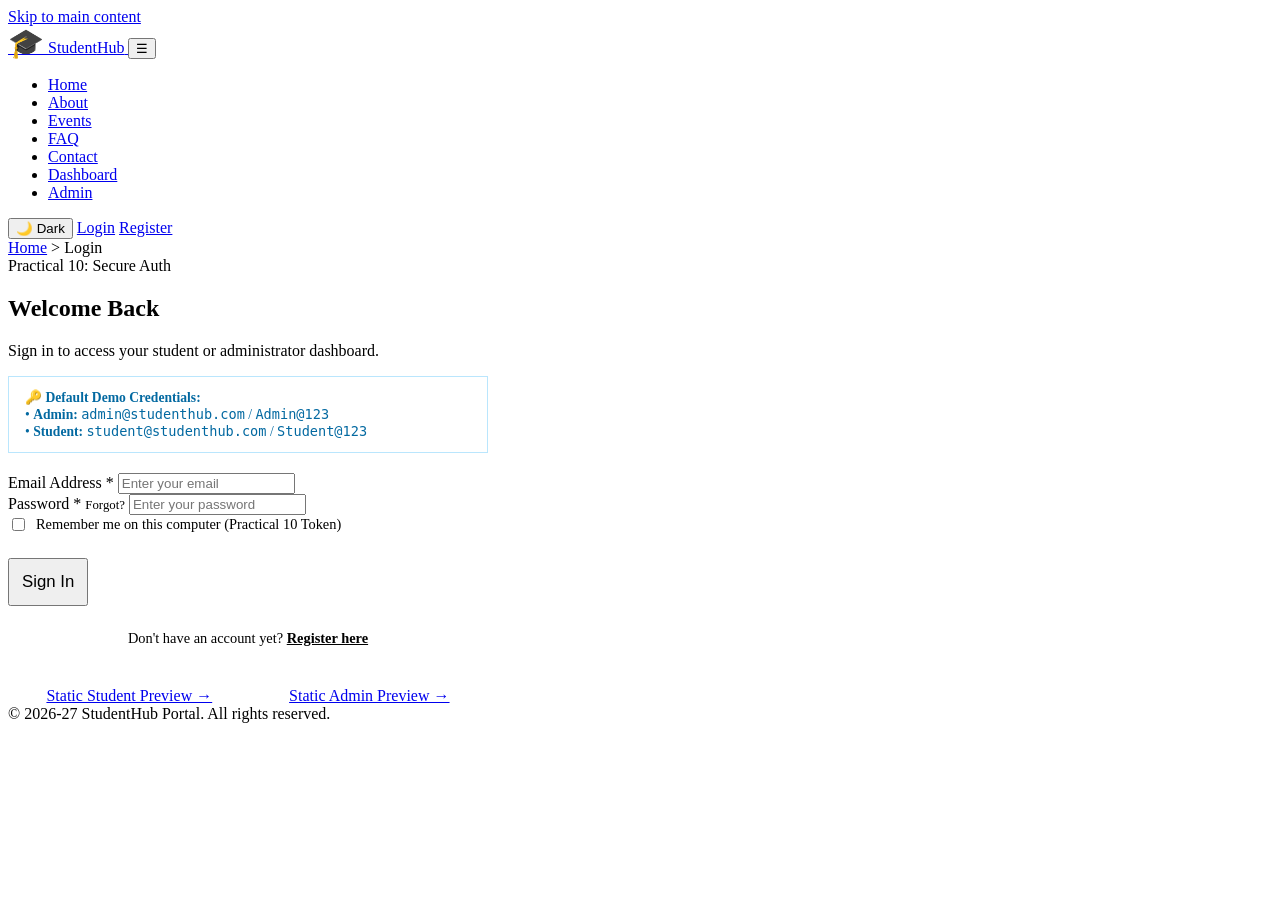
==== pages/login.html @ 36afd1c3 "Practical 2: Semantic HTML5 Pages with Accessibility-Ready Structure" ====
<!DOCTYPE html>
<html lang="en">
<head>
  <meta charset="UTF-8">
  <meta name="viewport" content="width=device-width, initial-scale=1.0">
  <meta name="description" content="Login to StudentHub Portal - Secure authentication with session management and RBAC.">
  <title>Portal Login - StudentHub Portal</title>
  <link rel="stylesheet" href="../css/style.css">
</head>
<body>
  <a href="#main-content" class="skip-link">Skip to main content</a>

  <!-- Header -->
  <header>
    <div class="header-container">
      <a href="index.html" class="brand-logo" aria-label="StudentHub Home">
        <span style="font-size: 1.8rem;">🎓</span>
        <span>Student<span class="brand-badge">Hub</span></span>
      </a>

      <button class="hamburger-btn" id="hamburger-btn" aria-label="Toggle navigation" aria-expanded="false">
        ☰
      </button>

      <nav id="main-nav" aria-label="Primary Navigation">
        <ul class="nav-links">
          <li><a href="index.html">Home</a></li>
          <li><a href="about.html">About</a></li>
          <li><a href="events.html">Events</a></li>
          <li><a href="faq.html">FAQ</a></li>
          <li><a href="contact.html">Contact</a></li>
          <li><a href="dashboard.html">Dashboard</a></li>
          <li><a href="admin.html">Admin</a></li>
        </ul>
      </nav>

      <div class="header-actions">
        <button class="theme-toggle-btn" id="theme-toggle-btn" aria-label="Toggle dark mode">🌙 Dark</button>
        <a href="login.html" class="btn btn-primary btn-sm active">Login</a>
        <a href="register.html" class="btn btn-outline btn-sm">Register</a>
      </div>
    </div>
  </header>

  <!-- Breadcrumbs -->
  <div class="breadcrumbs" aria-label="Breadcrumb">
    <a href="index.html">Home</a> &gt; <span>Login</span>
  </div>

  <!-- Main Content -->
  <main id="main-content">
    <div class="form-card" style="max-width: 480px;">
      <div class="form-header">
        <span class="badge badge-primary">Practical 10: Secure Auth</span>
        <h2>Welcome Back</h2>
        <p>Sign in to access your student or administrator dashboard.</p>
      </div>

      <!-- Demo Credentials Helper Callout -->
      <div style="background: var(--info-bg); border: 1px solid #bae6fd; border-radius: var(--radius-sm); padding: 12px 16px; margin-bottom: 20px; font-size: 0.85rem; color: #0369a1;">
        <strong>🔑 Default Demo Credentials:</strong><br>
        • <strong>Admin:</strong> <code>admin@studenthub.com</code> / <code>Admin@123</code><br>
        • <strong>Student:</strong> <code>student@studenthub.com</code> / <code>Student@123</code>
      </div>

      <!-- Login Form: submits via POST to PHP backend -->
      <form id="login-form" action="../php/login.php" method="POST">
        <div class="form-group">
          <label for="login-email" class="form-label">Email Address *</label>
          <input type="email" id="login-email" name="email" class="form-control" placeholder="Enter your email" required autocomplete="username">
        </div>

        <div class="form-group">
          <label for="login-password" class="form-label">
            <span>Password *</span>
            <a href="faq.html" style="color: var(--primary); font-size: 0.8rem; text-decoration: none;">Forgot?</a>
          </label>
          <input type="password" id="login-password" name="password" class="form-control" placeholder="Enter your password" required autocomplete="current-password">
        </div>

        <div class="form-group" style="margin-bottom: 24px;">
          <label style="display: flex; align-items: center; gap: 8px; cursor: pointer; font-size: 0.9rem;">
            <input type="checkbox" name="remember_me" id="remember-me" value="1">
            <span>Remember me on this computer (Practical 10 Token)</span>
          </label>
        </div>

        <button type="submit" class="btn btn-primary btn-block" style="padding: 12px; font-size: 1.05rem;">
          Sign In
        </button>
      </form>

      <div style="text-align: center; margin-top: 24px; font-size: 0.9rem; color: var(--text-muted);">
        Don't have an account yet? <a href="register.html" style="color: var(--primary); font-weight: 600;">Register here</a>
      </div>

      <div style="margin-top: 24px; padding-top: 16px; border-top: 1px solid var(--border-color); display: flex; justify-content: space-around;">
        <a href="dashboard.html" class="btn btn-outline btn-sm">Static Student Preview &rarr;</a>
        <a href="admin.html" class="btn btn-secondary btn-sm">Static Admin Preview &rarr;</a>
      </div>
    </div>
  </main>

  <!-- Footer -->
  <footer>
    <div class="footer-bottom">
      &copy; 2026-27 StudentHub Portal. All rights reserved.
    </div>
  </footer>

  <script src="../js/main.js"></script>
</body>
</html>
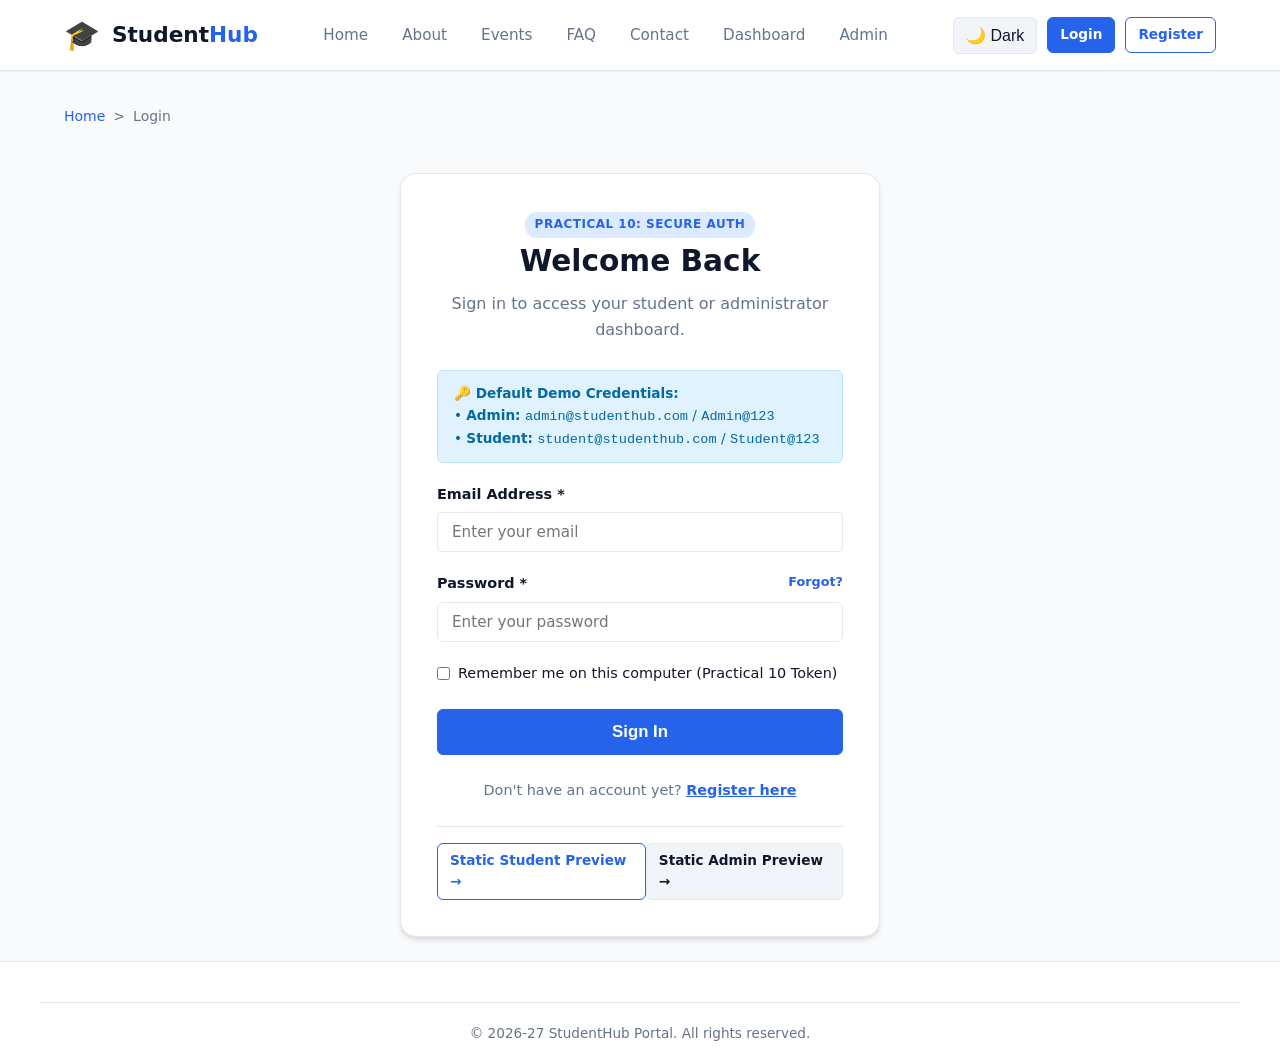
==== commit bc64b7c9: "Practical 10: Secure Login/Logout with Sessions, Role-Based Access, Timeout, and Remember-Me Token" ====
--- a/pages/login.html
+++ b/pages/login.html
@@ -73,7 +73,7 @@
         <div class="form-group">
           <label for="login-password" class="form-label">
             <span>Password *</span>
-            <a href="faq.html" style="color: var(--primary); font-size: 0.8rem; text-decoration: none;">Forgot?</a>
+            <a href="forgot_password.html" style="color: var(--primary); font-size: 0.8rem; text-decoration: none;">Forgot?</a>
           </label>
           <input type="password" id="login-password" name="password" class="form-control" placeholder="Enter your password" required autocomplete="current-password">
         </div>
--- a/css/style.css
+++ b/css/style.css
@@ -0,0 +1,1121 @@
+/* ==========================================================================
+   StudentHub Portal - Core Design System & Stylesheet
+   Covers Practicals 1, 2, 3, 4, 5, 6, 11, 12, 13, 14
+   ========================================================================== */
+
+/* 1. CSS Custom Properties / Color Palette & Tokens */
+:root {
+  --primary: #2563eb;
+  --primary-hover: #1d4ed8;
+  --primary-dark: #1e40af;
+  --primary-light: #dbeafe;
+  --secondary: #0f172a;
+  --accent: #f59e0b;
+  --accent-hover: #d97706;
+  
+  --bg-main: #f8fafc;
+  --bg-card: #ffffff;
+  --bg-nav: #ffffff;
+  --bg-subtle: #f1f5f9;
+  --border-color: #e2e8f0;
+  
+  --text-main: #0f172a;
+  --text-muted: #64748b;
+  --text-inverse: #ffffff;
+  
+  --success: #10b981;
+  --success-bg: #d1fae5;
+  --danger: #ef4444;
+  --danger-bg: #fee2e2;
+  --warning: #f59e0b;
+  --warning-bg: #fef3c7;
+  --info: #0ea5e9;
+  --info-bg: #e0f2fe;
+  
+  --shadow-sm: 0 1px 2px 0 rgb(0 0 0 / 0.05);
+  --shadow-md: 0 4px 6px -1px rgb(0 0 0 / 0.1), 0 2px 4px -2px rgb(0 0 0 / 0.1);
+  --shadow-lg: 0 10px 15px -3px rgb(0 0 0 / 0.1), 0 4px 6px -4px rgb(0 0 0 / 0.1);
+  --radius-sm: 6px;
+  --radius-md: 10px;
+  --radius-lg: 16px;
+  --transition: all 0.25s ease-in-out;
+  --font-family: system-ui, -apple-system, BlinkMacSystemFont, 'Segoe UI', Roboto, Oxygen, Ubuntu, Cantarell, sans-serif;
+}
+
+/* Dark Mode Tokens (Practical 4: Theme switcher with localStorage) */
+[data-theme="dark"] {
+  --bg-main: #0b1120;
+  --bg-card: #1e293b;
+  --bg-nav: #0f172a;
+  --bg-subtle: #1e293b;
+  --border-color: #334155;
+  --text-main: #f8fafc;
+  --text-muted: #94a3b8;
+  --primary-light: #1e3a8a;
+  --shadow-sm: 0 1px 2px 0 rgb(0 0 0 / 0.4);
+  --shadow-md: 0 4px 6px -1px rgb(0 0 0 / 0.4);
+  --shadow-lg: 0 10px 15px -3px rgb(0 0 0 / 0.5);
+}
+
+/* 2. Global Resets & Base Styles */
+* {
+  margin: 0;
+  padding: 0;
+  box-sizing: border-box;
+}
+
+html {
+  scroll-behavior: smooth;
+  font-size: 16px;
+}
+
+body {
+  font-family: var(--font-family);
+  background-color: var(--bg-main);
+  color: var(--text-main);
+  line-height: 1.6;
+  min-height: 100vh;
+  display: flex;
+  flex-direction: column;
+  transition: background-color 0.3s ease, color 0.3s ease;
+}
+
+/* Accessibility: Skip-to-content Link (Practical 2, 3) */
+.skip-link {
+  position: absolute;
+  top: -60px;
+  left: 20px;
+  background: var(--primary);
+  color: var(--text-inverse);
+  padding: 10px 18px;
+  border-radius: var(--radius-sm);
+  z-index: 9999;
+  font-weight: 600;
+  text-decoration: none;
+  transition: top 0.2s ease;
+}
+.skip-link:focus {
+  top: 15px;
+}
+
+/* 3. Header & Navigation (Flexbox, Responsive) */
+header {
+  background-color: var(--bg-nav);
+  border-bottom: 1px solid var(--border-color);
+  position: sticky;
+  top: 0;
+  z-index: 1000;
+  box-shadow: var(--shadow-sm);
+  transition: var(--transition);
+}
+
+.header-container {
+  max-width: 1200px;
+  margin: 0 auto;
+  padding: 12px 24px;
+  display: flex;
+  align-items: center;
+  justify-content: space-between;
+  gap: 20px;
+}
+
+.brand-logo {
+  display: flex;
+  align-items: center;
+  gap: 12px;
+  text-decoration: none;
+  color: var(--text-main);
+  font-weight: 700;
+  font-size: 1.35rem;
+}
+
+.brand-logo img {
+  height: 42px;
+  width: auto;
+  border-radius: 8px;
+  object-fit: contain;
+}
+
+.brand-logo .brand-badge {
+  color: var(--primary);
+  font-weight: 800;
+}
+
+/* Nav links list */
+nav {
+  display: flex;
+  align-items: center;
+  gap: 16px;
+}
+
+.nav-links {
+  display: flex;
+  align-items: center;
+  list-style: none;
+  gap: 6px;
+}
+
+.nav-links a {
+  text-decoration: none;
+  color: var(--text-muted);
+  font-weight: 500;
+  font-size: 0.95rem;
+  padding: 8px 14px;
+  border-radius: var(--radius-sm);
+  transition: var(--transition);
+  display: inline-flex;
+  align-items: center;
+  gap: 6px;
+}
+
+.nav-links a:hover,
+.nav-links a.active {
+  color: var(--primary);
+  background-color: var(--primary-light);
+}
+
+.header-actions {
+  display: flex;
+  align-items: center;
+  gap: 10px;
+}
+
+/* Theme Toggle Button */
+.theme-toggle-btn {
+  background: var(--bg-subtle);
+  border: 1px solid var(--border-color);
+  color: var(--text-main);
+  padding: 8px 12px;
+  border-radius: var(--radius-sm);
+  cursor: pointer;
+  font-size: 1rem;
+  display: inline-flex;
+  align-items: center;
+  justify-content: center;
+  transition: var(--transition);
+}
+.theme-toggle-btn:hover {
+  background: var(--border-color);
+}
+
+/* Mobile Hamburger Menu Toggle */
+.hamburger-btn {
+  display: none;
+  background: none;
+  border: none;
+  font-size: 1.5rem;
+  color: var(--text-main);
+  cursor: pointer;
+  padding: 6px;
+}
+
+/* 4. Breadcrumbs (Practical 2, 3) */
+.breadcrumbs {
+  max-width: 1200px;
+  width: 100%;
+  margin: 24px auto 12px auto;
+  padding: 10px 24px;
+  display: flex;
+  align-items: center;
+  gap: 8px;
+  font-size: 0.875rem;
+  color: var(--text-muted);
+  position: relative;
+  z-index: 10;
+}
+.breadcrumbs a {
+  color: var(--primary);
+  text-decoration: none;
+  font-weight: 500;
+  transition: var(--transition);
+}
+.breadcrumbs a:hover {
+  text-decoration: underline;
+}
+.breadcrumbs span {
+  color: var(--text-muted);
+}
+
+/* 5. Main Content Wrapper */
+main {
+  flex: 1;
+  max-width: 1200px;
+  width: 100%;
+  margin: 0 auto;
+  padding: 24px;
+}
+
+/* 6. Hero Section (Practical 2, 3) */
+.hero-section {
+  display: flex;
+  align-items: center;
+  justify-content: space-between;
+  gap: 40px;
+  background: linear-gradient(135deg, #eff6ff 0%, #dbeafe 100%);
+  padding: 50px 40px;
+  border-radius: var(--radius-lg);
+  margin-bottom: 40px;
+  border: 1px solid #bfdbfe;
+  position: relative;
+  overflow: hidden;
+}
+
+[data-theme="dark"] .hero-section {
+  background: linear-gradient(135deg, #1e293b 0%, #0f172a 100%);
+  border-color: #334155;
+}
+
+.hero-content {
+  flex: 1;
+}
+
+.hero-tag {
+  display: inline-block;
+  background-color: var(--primary);
+  color: var(--text-inverse);
+  padding: 4px 12px;
+  border-radius: 20px;
+  font-size: 0.8rem;
+  font-weight: 700;
+  text-transform: uppercase;
+  letter-spacing: 0.5px;
+  margin-bottom: 14px;
+}
+
+.hero-content h1 {
+  font-size: 2.6rem;
+  line-height: 1.2;
+  font-weight: 800;
+  color: var(--secondary);
+  margin-bottom: 16px;
+}
+
+[data-theme="dark"] .hero-content h1 {
+  color: #f8fafc;
+}
+
+.hero-content p {
+  font-size: 1.1rem;
+  color: var(--text-muted);
+  margin-bottom: 24px;
+  max-width: 540px;
+}
+
+.hero-cta {
+  display: flex;
+  gap: 14px;
+  flex-wrap: wrap;
+}
+
+.hero-image {
+  flex: 0 0 340px;
+  text-align: center;
+}
+
+.hero-image img {
+  width: 100%;
+  max-width: 320px;
+  height: auto;
+  border-radius: var(--radius-md);
+  box-shadow: var(--shadow-lg);
+}
+
+/* 7. Buttons Design System */
+.btn {
+  display: inline-flex;
+  align-items: center;
+  justify-content: center;
+  gap: 8px;
+  padding: 10px 22px;
+  font-size: 0.95rem;
+  font-weight: 600;
+  border-radius: var(--radius-sm);
+  text-decoration: none;
+  border: 1px solid transparent;
+  cursor: pointer;
+  transition: var(--transition);
+}
+
+.btn-primary {
+  background-color: var(--primary);
+  color: var(--text-inverse);
+  border-color: var(--primary);
+}
+.btn-primary:hover {
+  background-color: var(--primary-hover);
+  box-shadow: var(--shadow-md);
+}
+
+.btn-outline {
+  background-color: transparent;
+  color: var(--primary);
+  border-color: var(--primary);
+}
+.btn-outline:hover {
+  background-color: var(--primary);
+  color: var(--text-inverse);
+}
+
+.btn-secondary {
+  background-color: var(--bg-subtle);
+  color: var(--text-main);
+  border-color: var(--border-color);
+}
+.btn-secondary:hover {
+  background-color: var(--border-color);
+}
+
+.btn-danger {
+  background-color: var(--danger);
+  color: var(--text-inverse);
+  border-color: var(--danger);
+}
+.btn-danger:hover {
+  background-color: #dc2626;
+}
+
+.btn-sm {
+  padding: 6px 12px;
+  font-size: 0.85rem;
+}
+
+.btn-block {
+  width: 100%;
+}
+
+/* 8. Feature / Services Grid (CSS Grid, Practical 3) */
+.section-title {
+  text-align: center;
+  margin-bottom: 30px;
+}
+.section-title h2 {
+  font-size: 2rem;
+  font-weight: 700;
+  color: var(--secondary);
+}
+[data-theme="dark"] .section-title h2 {
+  color: #f8fafc;
+}
+.section-title p {
+  color: var(--text-muted);
+  font-size: 1rem;
+}
+
+.cards-grid {
+  display: grid;
+  grid-template-columns: repeat(auto-fit, minmax(280px, 1fr));
+  gap: 24px;
+  margin-bottom: 40px;
+}
+
+.card {
+  background: var(--bg-card);
+  border: 1px solid var(--border-color);
+  border-radius: var(--radius-md);
+  padding: 24px;
+  box-shadow: var(--shadow-sm);
+  transition: var(--transition);
+  display: flex;
+  flex-direction: column;
+}
+
+.card:hover {
+  transform: translateY(-4px);
+  box-shadow: var(--shadow-lg);
+  border-color: var(--primary);
+}
+
+.card-icon {
+  font-size: 2rem;
+  color: var(--primary);
+  margin-bottom: 14px;
+}
+
+.card h3 {
+  font-size: 1.25rem;
+  font-weight: 700;
+  margin-bottom: 10px;
+  color: var(--text-main);
+}
+
+.card p {
+  color: var(--text-muted);
+  font-size: 0.95rem;
+  margin-bottom: 16px;
+  flex: 1;
+}
+
+/* 9. Interactive Slider / Carousel (Practical 4) */
+.slider-container {
+  position: relative;
+  overflow: hidden;
+  border-radius: var(--radius-lg);
+  background: var(--bg-card);
+  border: 1px solid var(--border-color);
+  margin-bottom: 40px;
+  box-shadow: var(--shadow-md);
+}
+
+.slider-track {
+  display: flex;
+  transition: transform 0.4s ease-in-out;
+}
+
+.slide {
+  min-width: 100%;
+  padding: 40px 50px;
+  display: flex;
+  align-items: center;
+  justify-content: space-between;
+  gap: 30px;
+  background: linear-gradient(135deg, rgba(37,99,235,0.06) 0%, rgba(37,99,235,0.01) 100%);
+}
+
+.slide-content h3 {
+  font-size: 1.8rem;
+  font-weight: 700;
+  margin-bottom: 10px;
+  color: var(--primary);
+}
+
+.slide-content p {
+  font-size: 1.05rem;
+  color: var(--text-muted);
+  margin-bottom: 18px;
+  max-width: 600px;
+}
+
+.slider-btn {
+  position: absolute;
+  top: 50%;
+  transform: translateY(-50%);
+  background: var(--bg-card);
+  border: 1px solid var(--border-color);
+  color: var(--text-main);
+  width: 44px;
+  height: 44px;
+  border-radius: 50%;
+  cursor: pointer;
+  display: flex;
+  align-items: center;
+  justify-content: center;
+  font-size: 1.2rem;
+  box-shadow: var(--shadow-md);
+  transition: var(--transition);
+  z-index: 10;
+}
+.slider-btn:hover {
+  background: var(--primary);
+  color: var(--text-inverse);
+}
+.slider-prev { left: 16px; }
+.slider-next { right: 16px; }
+
+.slider-dots {
+  position: absolute;
+  bottom: 14px;
+  left: 50%;
+  transform: translateX(-50%);
+  display: flex;
+  gap: 8px;
+}
+.dot {
+  width: 10px;
+  height: 10px;
+  border-radius: 50%;
+  background: var(--border-color);
+  cursor: pointer;
+  transition: var(--transition);
+}
+.dot.active {
+  background: var(--primary);
+  width: 24px;
+  border-radius: 10px;
+}
+
+/* 10. Forms & Validation System (Practical 5, 7, 9) */
+.form-card {
+  max-width: 680px;
+  margin: 0 auto;
+  background: var(--bg-card);
+  padding: 36px;
+  border-radius: var(--radius-lg);
+  border: 1px solid var(--border-color);
+  box-shadow: var(--shadow-md);
+}
+
+.form-header {
+  text-align: center;
+  margin-bottom: 28px;
+}
+.form-header h2 {
+  font-size: 1.85rem;
+  font-weight: 700;
+  margin-bottom: 6px;
+}
+.form-header p {
+  color: var(--text-muted);
+}
+
+.form-group {
+  margin-bottom: 20px;
+  display: flex;
+  flex-direction: column;
+}
+
+.form-label {
+  font-weight: 600;
+  font-size: 0.9rem;
+  margin-bottom: 6px;
+  color: var(--text-main);
+  display: flex;
+  justify-content: space-between;
+}
+
+.form-control {
+  width: 100%;
+  padding: 10px 14px;
+  font-size: 0.95rem;
+  font-family: inherit;
+  color: var(--text-main);
+  background-color: var(--bg-card);
+  border: 1px solid var(--border-color);
+  border-radius: var(--radius-sm);
+  transition: var(--transition);
+}
+
+.form-control:focus {
+  outline: none;
+  border-color: var(--primary);
+  box-shadow: 0 0 0 3px rgba(37, 99, 235, 0.15);
+}
+
+/* Validation states (Practical 5) */
+.form-control.is-invalid {
+  border-color: var(--danger) !important;
+  background-color: rgba(239, 68, 68, 0.03);
+}
+
+.form-control.is-valid {
+  border-color: var(--success) !important;
+}
+
+.error-message {
+  color: var(--danger);
+  font-size: 0.825rem;
+  margin-top: 5px;
+  display: none;
+  font-weight: 500;
+}
+.form-group.has-error .error-message {
+  display: block;
+}
+
+/* Password strength meter */
+.password-meter {
+  margin-top: 8px;
+}
+.meter-bar {
+  height: 6px;
+  background-color: var(--border-color);
+  border-radius: 4px;
+  overflow: hidden;
+  position: relative;
+}
+.meter-fill {
+  height: 100%;
+  width: 0%;
+  transition: width 0.3s ease, background-color 0.3s ease;
+}
+.meter-text {
+  font-size: 0.8rem;
+  margin-top: 4px;
+  font-weight: 600;
+  color: var(--text-muted);
+}
+
+/* Form inline row for grid layout */
+.form-row {
+  display: grid;
+  grid-template-columns: 1fr 1fr;
+  gap: 16px;
+}
+
+/* 11. Interactive Collapsible Accordion (Practical 4, FAQ) */
+.accordion {
+  display: flex;
+  flex-direction: column;
+  gap: 12px;
+}
+
+.accordion-item {
+  background: var(--bg-card);
+  border: 1px solid var(--border-color);
+  border-radius: var(--radius-md);
+  overflow: hidden;
+  box-shadow: var(--shadow-sm);
+}
+
+.accordion-header {
+  width: 100%;
+  padding: 18px 22px;
+  background: none;
+  border: none;
+  text-align: left;
+  font-size: 1.05rem;
+  font-weight: 600;
+  color: var(--text-main);
+  display: flex;
+  justify-content: space-between;
+  align-items: center;
+  cursor: pointer;
+  transition: var(--transition);
+}
+
+.accordion-header:hover {
+  background: var(--bg-subtle);
+}
+
+.accordion-icon {
+  font-size: 1.2rem;
+  transition: transform 0.3s ease;
+}
+
+.accordion-item.active .accordion-icon {
+  transform: rotate(180deg);
+}
+
+.accordion-collapse {
+  max-height: 0;
+  overflow: hidden;
+  transition: max-height 0.35s ease-out;
+  background: var(--bg-card);
+}
+
+.accordion-item.active .accordion-collapse {
+  max-height: 300px;
+}
+
+.accordion-body {
+  padding: 0 22px 20px;
+  color: var(--text-muted);
+  font-size: 0.95rem;
+  line-height: 1.6;
+}
+
+/* 12. Modal Popup (Practical 4) */
+.modal-overlay {
+  position: fixed;
+  inset: 0;
+  background: rgba(15, 23, 42, 0.6);
+  backdrop-filter: blur(4px);
+  display: flex;
+  align-items: center;
+  justify-content: center;
+  z-index: 2000;
+  opacity: 0;
+  visibility: hidden;
+  transition: opacity 0.25s ease, visibility 0.25s ease;
+}
+
+.modal-overlay.active {
+  opacity: 1;
+  visibility: visible;
+}
+
+.modal-box {
+  background: var(--bg-card);
+  border: 1px solid var(--border-color);
+  border-radius: var(--radius-lg);
+  max-width: 550px;
+  width: 90%;
+  max-height: 90vh;
+  overflow-y: auto;
+  box-shadow: var(--shadow-lg);
+  transform: scale(0.95);
+  transition: transform 0.25s ease;
+}
+
+.modal-overlay.active .modal-box {
+  transform: scale(1);
+}
+
+.modal-header {
+  padding: 18px 24px;
+  border-bottom: 1px solid var(--border-color);
+  display: flex;
+  justify-content: space-between;
+  align-items: center;
+}
+
+.modal-header h3 {
+  font-size: 1.25rem;
+  font-weight: 700;
+}
+
+.modal-close-btn {
+  background: none;
+  border: none;
+  font-size: 1.5rem;
+  cursor: pointer;
+  color: var(--text-muted);
+}
+
+.modal-body {
+  padding: 24px;
+  color: var(--text-main);
+}
+
+.modal-footer {
+  padding: 16px 24px;
+  border-top: 1px solid var(--border-color);
+  display: flex;
+  justify-content: flex-end;
+  gap: 10px;
+}
+
+/* 13. Notification Toast Banner (Practical 4) */
+.notification-banner {
+  position: fixed;
+  bottom: 24px;
+  right: 24px;
+  background: var(--bg-card);
+  border-left: 5px solid var(--primary);
+  border-radius: var(--radius-md);
+  padding: 16px 20px;
+  box-shadow: var(--shadow-lg);
+  display: flex;
+  align-items: center;
+  gap: 14px;
+  z-index: 3000;
+  transform: translateX(120%);
+  transition: transform 0.3s cubic-bezier(0.16, 1, 0.3, 1);
+  max-width: 400px;
+}
+
+.notification-banner.show {
+  transform: translateX(0);
+}
+
+.notification-banner.success { border-left-color: var(--success); }
+.notification-banner.danger { border-left-color: var(--danger); }
+.notification-banner.warning { border-left-color: var(--warning); }
+
+.notification-content h4 {
+  font-size: 0.95rem;
+  font-weight: 700;
+  margin-bottom: 2px;
+}
+.notification-content p {
+  font-size: 0.85rem;
+  color: var(--text-muted);
+}
+
+.notification-close {
+  background: none;
+  border: none;
+  cursor: pointer;
+  color: var(--text-muted);
+  font-size: 1.1rem;
+}
+
+/* 14. Badges, Alerts, Tables & Pagination (Practical 6, 11, 14) */
+.badge {
+  display: inline-flex;
+  align-items: center;
+  padding: 3px 10px;
+  border-radius: 12px;
+  font-size: 0.75rem;
+  font-weight: 700;
+  text-transform: uppercase;
+  letter-spacing: 0.5px;
+}
+.badge-primary { background: var(--primary-light); color: var(--primary); }
+.badge-success { background: var(--success-bg); color: var(--success); }
+.badge-danger { background: var(--danger-bg); color: var(--danger); }
+.badge-warning { background: var(--warning-bg); color: var(--warning); }
+
+.alert {
+  padding: 14px 18px;
+  border-radius: var(--radius-sm);
+  margin-bottom: 20px;
+  font-size: 0.95rem;
+  display: flex;
+  align-items: center;
+  gap: 10px;
+}
+.alert-success { background: var(--success-bg); color: #065f46; border: 1px solid #a7f3d0; }
+.alert-danger { background: var(--danger-bg); color: #991b1b; border: 1px solid #fecaca; }
+.alert-info { background: var(--info-bg); color: #075985; border: 1px solid #bae6fd; }
+
+.table-responsive {
+  width: 100%;
+  overflow-x: auto;
+  border-radius: var(--radius-md);
+  border: 1px solid var(--border-color);
+  background: var(--bg-card);
+  margin-bottom: 20px;
+  box-shadow: var(--shadow-sm);
+}
+
+table {
+  width: 100%;
+  border-collapse: collapse;
+  text-align: left;
+  font-size: 0.925rem;
+}
+
+thead {
+  background: var(--bg-subtle);
+  border-bottom: 1px solid var(--border-color);
+}
+
+th, td {
+  padding: 14px 18px;
+  border-bottom: 1px solid var(--border-color);
+}
+
+th {
+  font-weight: 700;
+  color: var(--text-muted);
+  text-transform: uppercase;
+  font-size: 0.78rem;
+  letter-spacing: 0.5px;
+}
+
+tbody tr:hover {
+  background: rgba(37, 99, 235, 0.03);
+}
+
+.pagination {
+  display: flex;
+  align-items: center;
+  justify-content: center;
+  gap: 6px;
+  margin-top: 24px;
+}
+
+.pagination button,
+.pagination a {
+  padding: 8px 14px;
+  border: 1px solid var(--border-color);
+  background: var(--bg-card);
+  color: var(--text-main);
+  border-radius: var(--radius-sm);
+  cursor: pointer;
+  font-weight: 600;
+  text-decoration: none;
+  transition: var(--transition);
+}
+
+.pagination button.active,
+.pagination a.active {
+  background: var(--primary);
+  color: var(--text-inverse);
+  border-color: var(--primary);
+}
+
+.pagination button:hover:not(.active):not(:disabled) {
+  background: var(--bg-subtle);
+}
+
+.pagination button:disabled {
+  opacity: 0.5;
+  cursor: not-allowed;
+}
+
+/* 15. Dashboard Metrics Stats Grid (Practical 14) */
+.stats-grid {
+  display: grid;
+  grid-template-columns: repeat(auto-fit, minmax(220px, 1fr));
+  gap: 20px;
+  margin-bottom: 30px;
+}
+
+.stat-card {
+  background: var(--bg-card);
+  border: 1px solid var(--border-color);
+  border-radius: var(--radius-md);
+  padding: 22px;
+  box-shadow: var(--shadow-sm);
+  display: flex;
+  align-items: center;
+  justify-content: space-between;
+}
+
+.stat-info h4 {
+  font-size: 0.85rem;
+  font-weight: 600;
+  color: var(--text-muted);
+  text-transform: uppercase;
+  margin-bottom: 6px;
+}
+
+.stat-info .stat-number {
+  font-size: 2rem;
+  font-weight: 800;
+  color: var(--text-main);
+}
+
+.stat-icon {
+  width: 52px;
+  height: 52px;
+  border-radius: 12px;
+  display: flex;
+  align-items: center;
+  justify-content: center;
+  font-size: 1.5rem;
+  background: var(--primary-light);
+  color: var(--primary);
+}
+
+/* 16. Search & Filter Bar (Practical 6, 11) */
+.filter-bar {
+  display: flex;
+  flex-wrap: wrap;
+  gap: 14px;
+  align-items: center;
+  justify-content: space-between;
+  margin-bottom: 24px;
+  background: var(--bg-card);
+  padding: 16px 20px;
+  border-radius: var(--radius-md);
+  border: 1px solid var(--border-color);
+}
+
+.filter-group {
+  display: flex;
+  gap: 10px;
+  align-items: center;
+  flex-wrap: wrap;
+}
+
+.search-input {
+  min-width: 260px;
+  padding: 8px 14px;
+  border: 1px solid var(--border-color);
+  border-radius: var(--radius-sm);
+  background: var(--bg-main);
+  color: var(--text-main);
+  font-size: 0.9rem;
+}
+
+/* 17. Footer */
+footer {
+  background: var(--bg-card);
+  border-top: 1px solid var(--border-color);
+  padding: 40px 24px 20px;
+  margin-top: auto;
+}
+
+.footer-container {
+  max-width: 1200px;
+  margin: 0 auto;
+  display: grid;
+  grid-template-columns: repeat(auto-fit, minmax(220px, 1fr));
+  gap: 30px;
+  margin-bottom: 30px;
+}
+
+.footer-col h4 {
+  font-size: 1.1rem;
+  margin-bottom: 16px;
+  color: var(--text-main);
+}
+
+.footer-col ul {
+  list-style: none;
+  display: flex;
+  flex-direction: column;
+  gap: 8px;
+}
+
+.footer-col a {
+  text-decoration: none;
+  color: var(--text-muted);
+  font-size: 0.9rem;
+  transition: var(--transition);
+}
+
+.footer-col a:hover {
+  color: var(--primary);
+}
+
+.footer-bottom {
+  max-width: 1200px;
+  margin: 0 auto;
+  padding-top: 20px;
+  border-top: 1px solid var(--border-color);
+  text-align: center;
+  font-size: 0.85rem;
+  color: var(--text-muted);
+}
+
+/* 18. Responsive Media Queries (Mobile & Tablet) */
+@media (max-width: 900px) {
+  .hero-section {
+    flex-direction: column;
+    text-align: center;
+    padding: 36px 24px;
+  }
+  .hero-content p {
+    margin: 0 auto 24px;
+  }
+  .hero-cta {
+    justify-content: center;
+  }
+  .slide {
+    flex-direction: column;
+    text-align: center;
+    padding: 30px 20px;
+  }
+}
+
+@media (max-width: 768px) {
+  .hamburger-btn {
+    display: block;
+  }
+  
+  nav {
+    position: fixed;
+    top: 67px;
+    left: 0;
+    width: 100%;
+    background: var(--bg-nav);
+    border-bottom: 1px solid var(--border-color);
+    box-shadow: var(--shadow-lg);
+    flex-direction: column;
+    padding: 20px 24px;
+    max-height: 0;
+    overflow: hidden;
+    transition: max-height 0.3s ease-in-out;
+    align-items: stretch;
+  }
+
+  nav.open {
+    max-height: 450px;
+  }
+
+  .nav-links {
+    flex-direction: column;
+    align-items: stretch;
+    gap: 8px;
+  }
+
+  .nav-links a {
+    padding: 10px 14px;
+  }
+
+  .form-row {
+    grid-template-columns: 1fr;
+  }
+  
+  .filter-bar {
+    flex-direction: column;
+    align-items: stretch;
+  }
+  .search-input {
+    width: 100%;
+    min-width: 0;
+  }
+}
